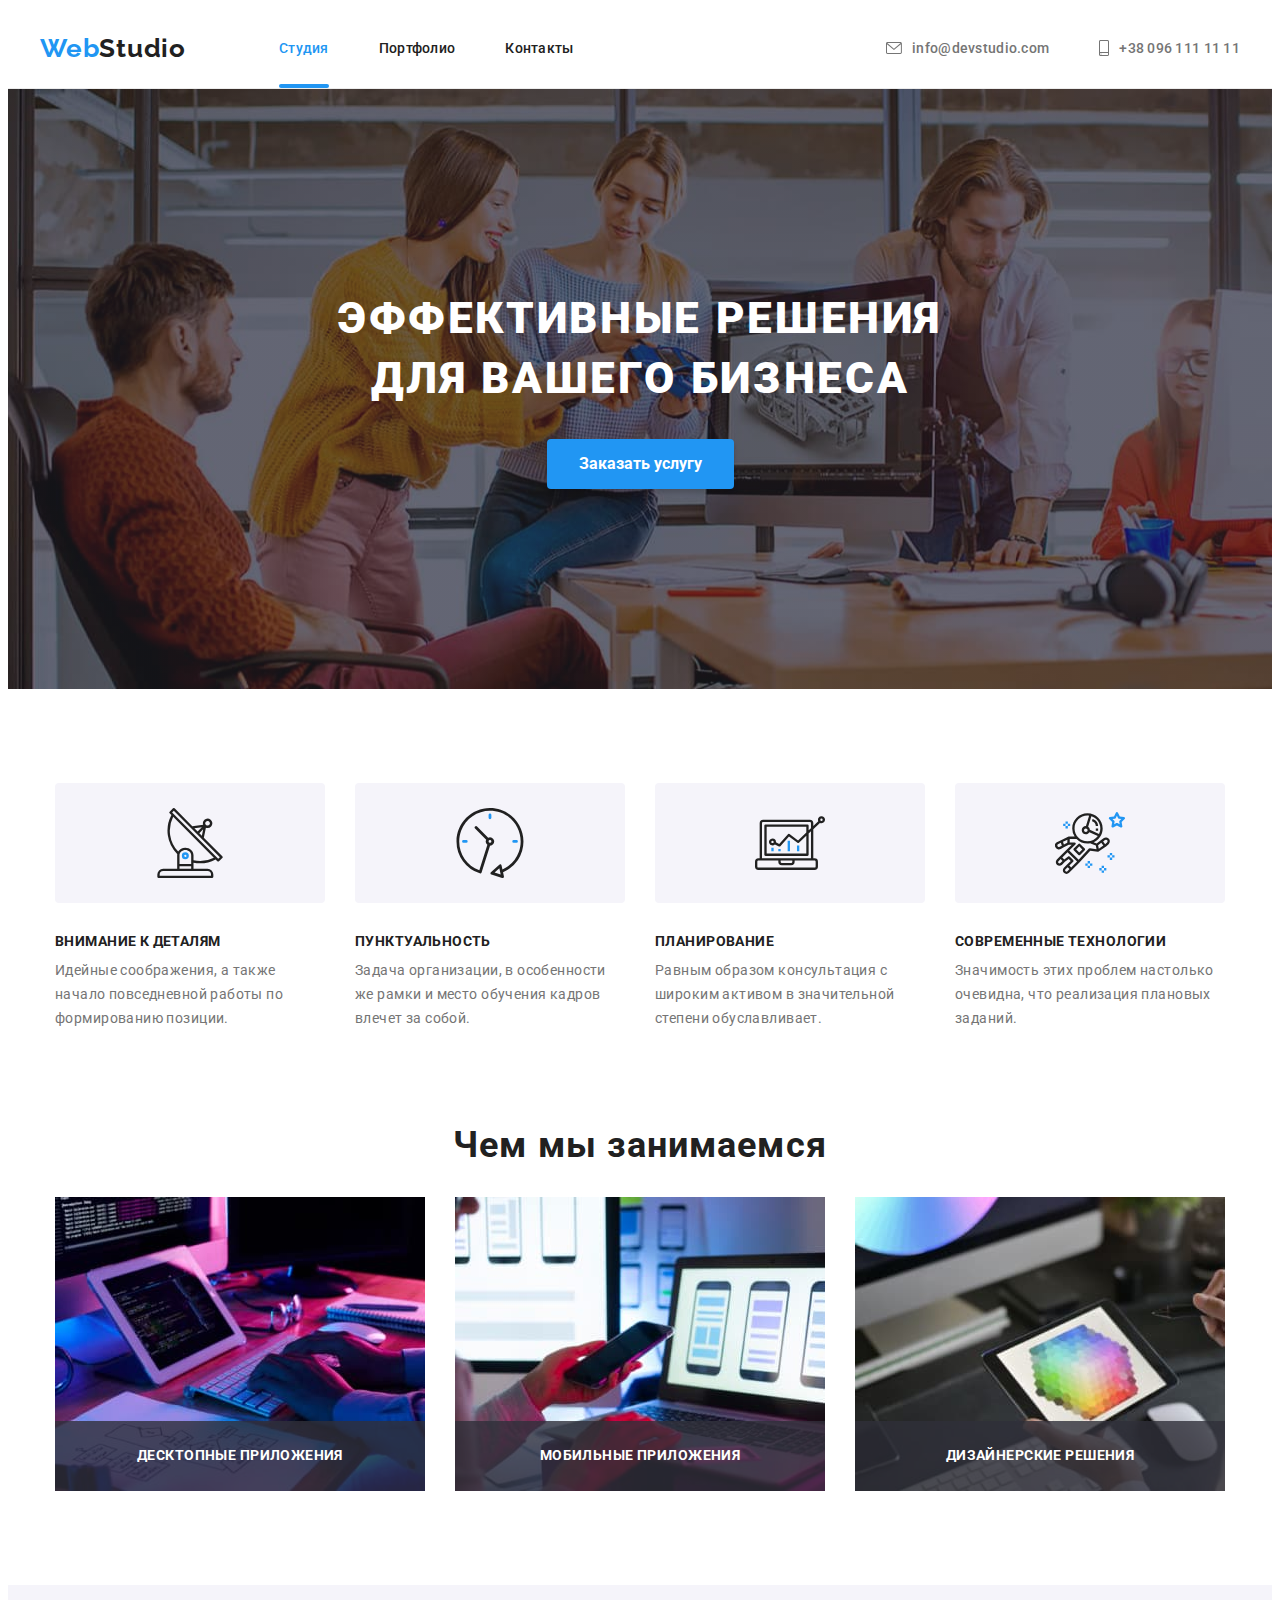
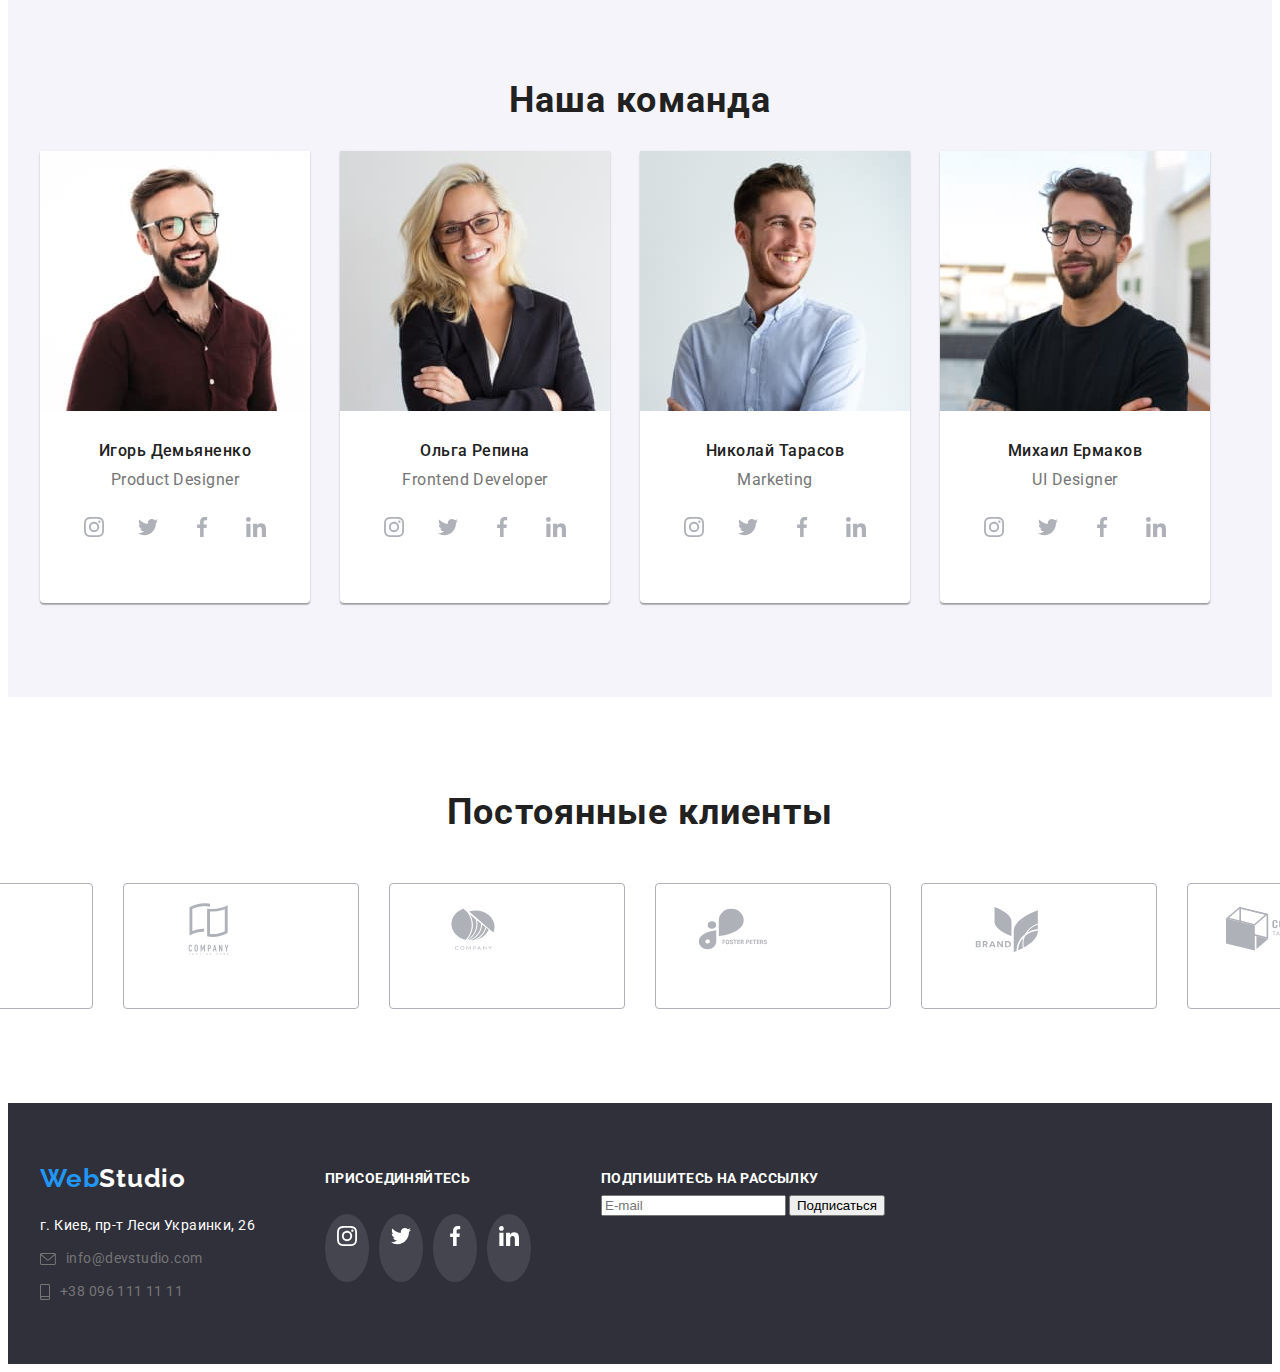
==== index.html @ 4a4ff4e5 "ДЗ_6" ====
<!DOCTYPE html>
<html lang="ru">
  <head>
    <meta charset="UTF-8" />
    <meta http-equiv="X-UA-Compatible" content="IE=edge" />
    <meta name="viewport" content="width=device-width, initial-scale=1.0" />
    <title>Главная</title>
    <link rel="preconnect" href="https://fonts.googleapis.com" />
    <link rel="preconnect" href="https://fonts.gstatic.com" crossorigin />
    <link
      href="https://fonts.googleapis.com/css2?family=Raleway:wght@700&family=Roboto:wght@400;500;700;900&display=swap"
      rel="stylesheet"
    />
    <link
      rel="stylesheet"
      href="https://cdnjs.cloudflare.com/ajax/libs/modern-normalize/1.1.0/modern-normalize.min.css"
      integrity="sha512-wpPYUAdjBVSE4KJnH1VR1HeZfpl1ub8YT/NKx4PuQ5NmX2tKuGu6U/JRp5y+Y8XG2tV+wKQpNHVUX03MfMFn9Q=="
      crossorigin="anonymous"
      referrerpolicy="no-referrer"
    />
    <link rel="stylesheet" href="./css/styles.css" />
  </head>

  <body>
    <!--Header-->
    <header class="header">
      <div class="container main-nav">
        <nav class="nav">
          <a href="./index.html" class="logo"
            ><span class="logoheader">Web</span>Studio</a
          >
          <ul class="nav-links list-contacts">
            <li><a href="./index.html" class="nav-link current">Студия</a></li>
            <li><a href="./portfolio.html" class="nav-link">Портфолио</a></li>
            <li><a href="#" class="nav-link">Контакты</a></li>
          </ul>
        </nav>
        <ul class="contacts list info-list">
          <li>
            <a href="mailto:info@devstudio.com" class="contact">
              <svg class="contacts-icon" width="16px" height="12px">
                <use href="./images/svg-sprite.svg#icon-envelope"></use></svg
              >info@devstudio.com</a
            >
          </li>
          <li>
            <a href="tel:+380961111111" class="contact"
              ><svg class="contacts-icon" width="10px" height="16px">
                <use href="./images/svg-sprite.svg#icon-smartphone"></use></svg
              >+38 096 111 11 11</a
            >
          </li>
        </ul>
      </div>
    </header>
    <main class="main">
      <!--Hero Section-->
      <section class="hero-section">
        <div class="container">
          <h1 class="section-title">Эффективные решения для вашего бизнеса</h1>
          <button type="button" class="primary-button" data-modal-open>
            Заказать услугу
          </button>
        </div>
      </section>
      <div class="backdrop is-hidden" data-modal>
        <div class="modal">
          <button type="button" class="modal-close" data-modal-close>
            <svg class="modal-close-icon" width="11px" height="11px">
              <use href="./images/svg-sprite.svg#icon-Vector"></use>
            </svg>
          </button>
          <div class="customer">
            <h2 class="modal-title">Оставьте свои данные, мы вам перезвоним</h2>
            <form class="customer-form">
              <ul>
                <li>
                  <label class="field-label" for="name">Имя</label>
                  <input type="text" name="fullName" id="name" />
                </li>
                <li>
                  <label class="field-label" for="tel">Телефон</label>
                  <input type="tel" name="tel" id="tel" />
                </li>
                <li>
                  <label class="field-label" for="mail">Почта</label>
                  <input type="email" name="email" id="email" />
                </li>
                <li>
                  <label class="field-label" for="comment">Комментарий</label>
                  <textarea
                    name="comment"
                    id="comment"
                    rows="3"
                    placeholder="Введите текст"
                  ></textarea>
                </li>
                <li>
                  <input type="checkbox" name="policy" id="policy" />
                  <label class="field-label" for="policy"
                    >Соглашаюсь с рассылкой и принимаю
                    <a href="#">Условия договора</a></label
                  >
                </li>
              </ul>
              <button type="submit">Отправить</button>
            </form>
          </div>
        </div>
      </div>
      <!--Advantages-->
      <section class="advantages section">
        <div class="container advantage-list">
          <h2 class="invisible">Преимущества веб-студии</h2>
          <ul class="advantages menu-list">
            <li class="advantage">
              <div class="advantages-icon">
                <svg class="advantages-logo" width="70px" height="70px">
                  <use href="./images/svg-sprite.svg#icon-antenna"></use>
                </svg>
              </div>
              <h3 class="advantages-title">Внимание к деталям</h3>
              <p class="advantages-text">
                Идейные соображения, а также начало повседневной работы по
                формированию позиции.
              </p>
            </li>
            <li class="advantage">
              <div class="advantages-icon">
                <svg class="advantages-logo" width="70px" height="70px">
                  <use href="./images/svg-sprite.svg#icon-clock"></use>
                </svg>
              </div>
              <h3 class="advantages-title">Пунктуальность</h3>
              <p class="advantages-text">
                Задача организации, в особенности же рамки и место обучения
                кадров влечет за собой.
              </p>
            </li>
            <li class="advantage">
              <div class="advantages-icon">
                <svg class="advantages-logo" width="70px" height="70px">
                  <use href="./images/svg-sprite.svg#icon-diagram"></use>
                </svg>
              </div>
              <h3 class="advantages-title">Планирование</h3>
              <p class="advantages-text">
                Равным образом консультация с широким активом в значительной
                степени обуславливает.
              </p>
            </li>
            <li class="advantage">
              <div class="advantages-icon">
                <svg class="advantages-logo" width="70" height="70">
                  <use href="./images/svg-sprite.svg#icon-astronaut"></use>
                </svg>
              </div>
              <h3 class="advantages-title">Современные технологии</h3>
              <p class="advantages-text">
                Значимость этих проблем настолько очевидна, что реализация
                плановых заданий.
              </p>
            </li>
          </ul>
        </div>
      </section>
      <!--Examples-->
      <section class="examples section">
        <div class="container">
          <h2 class="example-title">Чем мы занимаемся</h2>
          <ul class="examples-list">
            <li class="example">
              <img src="./images/pic1.jpg" alt="Разработка кода" width="370" />
              <div class="example-description">
                <h3 class="example-description-text">Десктопные приложения</h3>
              </div>
            </li>
            <li class="example">
              <img src="./images/pic2.jpg" alt="Тестирование" width="370" />
              <div class="example-description">
                <h3 class="example-description-text">Мобильные приложения</h3>
              </div>
            </li>
            <li class="example">
              <img src="./images/pic3.jpg" alt="Дизайн" width="370" />
              <div class="example-description">
                <h3 class="example-description-text">Дизайнерские решения</h3>
              </div>
            </li>
          </ul>
        </div>
      </section>
      <!--Team Members-->
      <section class="team section">
        <div class="container">
          <h2 class="team-header">Наша команда</h2>
          <ul class="team-name">
            <li class="team-member">
              <img
                src="./images/pic4.jpg"
                alt="Дизайнер продукта"
                width="270"
              />
              <div class="team-description">
                <h3 class="team-title">Игорь Демьяненко</h3>
                <p class="team-text">Product Designer</p>
                <ul class="social-contacts">
                  <li class="social-icons">
                    <a href="#" class="social-link">
                      <svg class="social-icon" width="20px" height="20px">
                        <use
                          href="./images/svg-sprite.svg#icon-instagram"
                        ></use>
                      </svg>
                    </a>
                  </li>
                  <li class="social-icons">
                    <a href="#" class="social-link">
                      <svg class="social-icon" width="20px" height="20px">
                        <use href="./images/svg-sprite.svg#icon-twitter"></use>
                      </svg>
                    </a>
                  </li>
                  <li class="social-icons">
                    <a href="#" class="social-link">
                      <svg class="social-icon" width="20px" height="20px">
                        <use href="./images/svg-sprite.svg#icon-facebook"></use>
                      </svg>
                    </a>
                  </li>
                  <li class="social-icons">
                    <a href="#" class="social-link">
                      <svg class="social-icon" width="20px" height="20px">
                        <use href="./images/svg-sprite.svg#icon-linkedin"></use>
                      </svg>
                    </a>
                  </li>
                </ul>
              </div>
            </li>
            <li class="team-member">
              <img
                src="./images/pic5.jpg"
                alt="Фронт енд разработчик"
                width="270"
              />
              <div class="team-description">
                <h3 class="team-title">Ольга Репина</h3>
                <p class="team-text">Frontend Developer</p>
                <ul class="social-contacts">
                  <li class="social-icons">
                    <a href="#" class="social-link">
                      <svg class="social-icon" width="20px" height="20px">
                        <use
                          href="./images/svg-sprite.svg#icon-instagram"
                        ></use>
                      </svg>
                    </a>
                  </li>
                  <li class="social-icons">
                    <a href="#" class="social-link">
                      <svg class="social-icon" width="20px" height="20px">
                        <use href="./images/svg-sprite.svg#icon-twitter"></use>
                      </svg>
                    </a>
                  </li>
                  <li class="social-icons">
                    <a href="#" class="social-link">
                      <svg class="social-icon" width="20px" height="20px">
                        <use href="./images/svg-sprite.svg#icon-facebook"></use>
                      </svg>
                    </a>
                  </li>
                  <li class="social-icons">
                    <a href="#" class="social-link">
                      <svg class="social-icon" width="20px" height="20px">
                        <use href="./images/svg-sprite.svg#icon-linkedin"></use>
                      </svg>
                    </a>
                  </li>
                </ul>
              </div>
            </li>
            <li class="team-member">
              <img src="./images/pic6.jpg" alt="Маркетолог" width="270" />
              <div class="team-description">
                <h3 class="team-title">Николай Тарасов</h3>
                <p class="team-text">Marketing</p>
                <ul class="social-contacts">
                  <li class="social-icons">
                    <a href="#" class="social-link">
                      <svg class="social-icon" width="20px" height="20px">
                        <use
                          href="./images/svg-sprite.svg#icon-instagram"
                        ></use>
                      </svg>
                    </a>
                  </li>
                  <li class="social-icons">
                    <a href="#" class="social-link">
                      <svg class="social-icon" width="20px" height="20px">
                        <use href="./images/svg-sprite.svg#icon-twitter"></use>
                      </svg>
                    </a>
                  </li>
                  <li class="social-icons">
                    <a href="#" class="social-link">
                      <svg class="social-icon" width="20px" height="20px">
                        <use href="./images/svg-sprite.svg#icon-facebook"></use>
                      </svg>
                    </a>
                  </li>
                  <li class="social-icons">
                    <a href="#" class="social-link">
                      <svg class="social-icon" width="20px" height="20px">
                        <use href="./images/svg-sprite.svg#icon-linkedin"></use>
                      </svg>
                    </a>
                  </li>
                </ul>
              </div>
            </li>
            <li class="team-member">
              <img
                src="./images/pic7.jpg"
                alt="Дизайнер пользовательских интерфейсов"
                width="270"
              />
              <div class="team-description">
                <h3 class="team-title">Михаил Ермаков</h3>
                <p class="team-text">UI Designer</p>
                <ul class="social-contacts">
                  <li class="social-icons">
                    <a href="#" class="social-link">
                      <svg class="social-icon" width="20px" height="20px">
                        <use
                          href="./images/svg-sprite.svg#icon-instagram"
                        ></use>
                      </svg>
                    </a>
                  </li>
                  <li class="social-icons">
                    <a href="#" class="social-link">
                      <svg class="social-icon" width="20px" height="20px">
                        <use href="./images/svg-sprite.svg#icon-twitter"></use>
                      </svg>
                    </a>
                  </li>
                  <li class="social-icons">
                    <a href="#" class="social-link">
                      <svg class="social-icon" width="20px" height="20px">
                        <use href="./images/svg-sprite.svg#icon-facebook"></use>
                      </svg>
                    </a>
                  </li>
                  <li class="social-icons">
                    <a href="#" class="social-link">
                      <svg class="social-icon" width="20px" height="20px">
                        <use href="./images/svg-sprite.svg#icon-linkedin"></use>
                      </svg>
                    </a>
                  </li>
                </ul>
              </div>
            </li>
          </ul>
        </div>
      </section>
      <section class="clients section">
        <div class="container">
          <h2 class="clients-header">Постоянные клиенты</h2>
          <ul class="clients-icon">
            <li class="client">
              <a href="#" class="client-link">
                <svg class="client-logo" width="106px" height="60px">
                  <use href="./images/svg-sprite.svg#icon-Logo1"></use>
                </svg>
              </a>
            </li>
            <li class="client">
              <a href="#" class="client-link">
                <svg class="client-logo" width="106px" height="60px">
                  <use href="./images/svg-sprite.svg#icon-Logo2"></use>
                </svg>
              </a>
            </li>
            <li class="client">
              <a href="#" class="client-link">
                <svg class="client-logo" width="106px" height="60px">
                  <use href="./images/svg-sprite.svg#icon-Logo3"></use>
                </svg>
              </a>
            </li>
            <li class="client">
              <a href="#" class="client-link">
                <svg class="client-logo" width="106px" height="60px">
                  <use href="./images/svg-sprite.svg#icon-Logo4"></use>
                </svg>
              </a>
            </li>
            <li class="client">
              <a href="#" class="client-link">
                <svg class="client-logo" width="106px" height="60px">
                  <use href="./images/svg-sprite.svg#icon-Logo5"></use>
                </svg>
              </a>
            </li>
            <li class="client">
              <a href="#" class="client-link">
                <svg class="client-logo" width="106px" height="60px">
                  <use href="./images/svg-sprite.svg#icon-Logo6"></use>
                </svg>
              </a>
            </li>
          </ul>
        </div>
      </section>
    </main>
    <!--Footer-->
    <footer class="footer">
      <div class="container">
        <ul class="footer-blocks">
          <li class="footer-block">
            <a href="./index.html" class="logo-second"
              >Web<span class="logofooter">Studio</span></a
            >
            <address>
              <ul class="address">
                <li>
                  <a
                    href="https://www.google.com/maps/d/u/0/viewer?msa=0&mid=10uSM3H-mIU3GznYo2szRIEphczw&ll=50.42732700000001%2C30.538092&z=17"
                    class="location"
                    >г. Киев, пр-т Леси Украинки, 26</a
                  >
                </li>
                <li>
                  <a href="mailto:info@devstudio.com" class="footer-list"
                    ><svg class="contacts-icon" width="16px" height="12px">
                      <use
                        href="./images/svg-sprite.svg#icon-envelope"
                      ></use></svg
                    >info@devstudio.com</a
                  >
                </li>
                <li>
                  <a href="tel:+380961111111" class="footer-list"
                    ><svg class="contacts-icon" width="10px" height="16px">
                      <use
                        href="./images/svg-sprite.svg#icon-smartphone"
                      ></use></svg
                    >+38 096 111 11 11</a
                  >
                </li>
              </ul>
            </address>
          </li>
          <li class="footer-block">
            <div class="join">
              <h3 class="join-title">Присоединяйтесь</h3>
              <ul class="join-list">
                <li class="social-icons">
                  <a href="#" class="join-link">
                    <svg class="social-icon-footer" width="20px" height="20px">
                      <use href="./images/svg-sprite.svg#icon-instagram"></use>
                    </svg>
                  </a>
                </li>
                <li class="social-icons">
                  <a href="#" class="join-link">
                    <svg class="social-icon-footer" width="20px" height="20px">
                      <use href="./images/svg-sprite.svg#icon-twitter"></use>
                    </svg>
                  </a>
                </li>
                <li class="social-icons">
                  <a href="#" class="join-link">
                    <svg class="social-icon-footer" width="20px" height="20px">
                      <use href="./images/svg-sprite.svg#icon-facebook"></use>
                    </svg>
                  </a>
                </li>
                <li class="social-icons">
                  <a href="#" class="join-link">
                    <svg class="social-icon-footer" width="20px" height="20px">
                      <use href="./images/svg-sprite.svg#icon-linkedin"></use>
                    </svg>
                  </a>
                </li>
              </ul>
            </div>
          </li>
          <li class="subscription">
            <h3 class="join-title">Подпишитесь на рассылку</h3>
            <form class="subscription-form">
              <input
                type="email"
                name="subscriptionEmail"
                placeholder="E-mail"
              />
              <button type="submit">Подписаться</button>
            </form>
          </li>
        </ul>
      </div>
    </footer>
    <script src="./js/modal.js"></script>
  </body>
</html>
---- css/styles.css ----
:root {
  --primary-text-color: #757575;
  --main-color: #212121;
  --secondary-color: #ffffff;
  --third-color: #f5f4fa;
  --accent-color: #2196f3;
  --logo-color: #afb1b8;
}
body {
  font-family: "Roboto", Arial, sans-serif;
  font-size: 14px;
  line-height: 1.714;
  color: var(--primary-text-color);
  background-color: var(--secondary-color);
  box-sizing: border-box;
}
h1,
h2,
h3,
h4,
h5,
h6,
p,
ul {
  margin: 0;
  padding: 0;
}
ul {
  list-style: none;
}
.invisible {
  display: none;
}
.container {
  width: 1200px;
  padding-left: 15px;
  padding-right: 15px;
  margin: 0 auto;
}

/* Header */
header {
  border-bottom: 1px solid #ececec;
  background-color: var(--secondary-color);
}
.logo {
  text-decoration: none;
  font-family: "Raleway", Arial, sans-serif;
  font-weight: bold;
  font-size: 26px;
  line-height: 1.19;
  letter-spacing: 0.03em;
  color: var(--main-color);
}
.logoheader {
  color: var(--accent-color);
}
.info-list {
  margin-left: auto;
}

/* Main Navigation */
.main-nav,
.nav {
  display: flex;
  align-items: center;
}
.list li {
  margin-left: 50px;
}
.nav-contacts {
  margin-left: 93px;
}
.list-contacts {
  align-items: center;
  display: flex;
  margin-left: 93px;
}
.list-contacts li:not(:last-child) {
  margin-right: 50px;
}
.list-contacts .nav-link {
  display: block;
  padding-top: 32px;
  padding-bottom: 32px;
}
.list-contacts .nav-link:last-child {
  margin-right: 0;
}
.contacts li:first-child {
  margin-left: 0;
}
.nav-link {
  text-decoration: none;
  font-weight: 500;
  font-size: 14px;
  line-height: 1.15;
  letter-spacing: 0.02em;
  color: var(--main-color);
  transition: color 250ms cubic-bezier(0.4, 0, 0.2, 1);
}
.nav-link:hover {
  color: var(--accent-color);
}
.nav-link:focus {
  color: var(--accent-color);
}

/* Contact Information*/
.list {
  display: flex;
}
.contact {
  display: flex;
  align-items: center;
  text-decoration: none;
  font-weight: 500;
  font-size: 14px;
  line-height: 1.15;
  letter-spacing: 0.02em;
  color: var(--primary-text-color);
  transition: color 250ms cubic-bezier(0.4, 0, 0.2, 1);
}
.contact:hover {
  color: var(--accent-color);
}
.contact:focus {
  color: var(--accent-color);
}
.contacts-icon {
  margin-right: 10px;
  fill: currentColor;
}
.current:link,
.current:visited {
  color: var(--accent-color);
  background-color: none;
}
.current {
  position: relative;
}
.current::after {
  content: "";
  position: absolute;
  bottom: 0;
  left: 0;
  width: 100%;
  height: 4px;
  background-color: #2196f3;
  border-radius: 2px;
}

/*Hero Section */
.hero-section {
  max-width: 1600px;
  margin: 0 auto;
  text-align: center;
  padding: 200px 0;
  background-image: linear-gradient(
      to bottom,
      rgba(47, 48, 58, 0.4),
      rgba(47, 48, 58, 0.4)
    ),
    url("../images/Overlay.jpg");
  background-size: cover;
  background-repeat: no-repeat;
  background-position: left top;
}

h1 {
  max-width: 696px;
  margin-bottom: 30px;
  margin-left: auto;
  margin-right: auto;
  font-weight: 900;
  font-size: 44px;
  line-height: 1.36;
  text-align: center;
  letter-spacing: 0.06em;
  text-transform: uppercase;
  color: var(--secondary-color);
}
.primary-button {
  font-family: "Roboto", Arial, sans-serif;
  font-weight: bold;
  font-size: 16px;
  line-height: 1.875;
  background-color: var(--accent-color);
  color: var(--secondary-color);
  box-shadow: 0px 4px 4px rgba(0, 0, 0, 0.15);
  border: none;
  cursor: pointer;
  border-radius: 4px;
  text-align: center;
  padding: 10px 32px;
}
.backdrop {
  position: fixed;
  top: 0;
  left: 0;
  background-color: rgba(0, 0, 0, 0.2);
  width: 100%;
  height: 100%;
  z-index: 100;
  opacity: 1;
  transition: opacity 250ms cubic-bezier(0.4, 0, 0.2, 1);
}
.is-hidden {
  opacity: 0;
  pointer-events: none;
}
.backdrop.is-hidden .modal {
  transform: translate(-50%, -50%) scale(0.7);
}
.modal {
  position: absolute;
  top: 50%;
  left: 50%;
  transform: translate(-50%, -50%) scale(1);
  width: 528px;
  height: 581px;
  background-color: var(--secondary-color);
  box-shadow: 0px 1px 3px rgba(0, 0, 0, 0.12), 0px 1px 1px rgba(0, 0, 0, 0.14),
    0px 2px 1px rgba(0, 0, 0, 0.2);
  border-radius: 4px;
  transition: scale 250ms cubic-bezier(0.4, 0, 0.2, 1);
}
.modal-close {
  display: flex;
  align-items: center;
  justify-content: center;
  position: absolute;
  top: 0;
  right: 0;
  top: 8px;
  right: 8px;
  width: 30px;
  height: 30px;
  background-color: var(--secondary-color);
  border: 1px solid rgba(0, 0, 0, 0.1);
  border-radius: 50%;
  cursor: pointer;
}
.modal-title {
  font-weight: bold;
  font-size: 20px;
  line-height: 1.15;
  text-align: center;
  letter-spacing: 0.03em;
  color: var(--main-color);
  padding: 40px 40px 0px 40px;
}

/*Advantages */
.advantages {
  padding-bottom: 0;
}
.advantages-title {
  margin-bottom: 10px;
  font-weight: bold;
  font-size: 14px;
  line-height: 1.15;
  letter-spacing: 0.03em;
  text-transform: uppercase;
  color: var(--main-color);
}
.advantages-text {
  font-weight: normal;
  font-size: 14px;
  line-height: 1.71;
  letter-spacing: 0.03em;
}
.advantage:not(:last-child) {
  margin-right: 30px;
}
.advantages li:last-child {
  padding-right: 0;
}
.menu-list {
  display: flex;
  justify-content: center;
}
.menu-list .advantage {
  width: 270px;
}
.advantages-icon {
  display: flex;
  align-items: center;
  justify-content: center;
  background: var(--third-color);
  border-radius: 4px;
  margin-bottom: 30px;
  width: 270px;
  height: 120px;
}

/*Examples */
.example-title {
  font-weight: bold;
  font-size: 36px;
  line-height: 1.166;
  text-align: center;
  letter-spacing: 0.03em;
  color: var(--main-color);
}
.example-title,
.team-header {
  margin-bottom: 30px;
}
.example {
  position: relative;
  list-style: none;
}
.examples-list {
  display: flex;
  justify-content: center;
}
.example:not(:last-child) {
  margin-right: 30px;
}
.example-description {
  position: absolute;
  left: 0;
  bottom: 0;
  width: 100%;
  background-color: rgba(47, 48, 58, 0.8);
}
.example-description-text {
  font-weight: bold;
  font-size: 14px;
  line-height: 1.14;
  text-align: center;
  letter-spacing: 0.03em;
  text-transform: uppercase;
  color: var(--secondary-color);
  padding-top: 27px;
  padding-bottom: 27px;
}

/*Team Members */
.team-name {
  display: flex;
  align-items: center;
}
.team-member:not(:last-child) {
  margin-right: 30px;
}
.team-member {
  box-shadow: 0px 1px 3px rgba(0, 0, 0, 0.12), 0px 1px 1px rgba(0, 0, 0, 0.14),
    0px 2px 1px rgba(0, 0, 0, 0.2);
  border-radius: 0px 0px 4px 4px;
  background-color: #ffffff;
}
.social-icons {
  display: inline-flex;
  align-items: center;
  justify-content: center;
}
.social-icons:not(:last-child) {
  margin-right: 10px;
}
.social-link {
  color: var(--primary-text-color);
  display: block;
  width: 44px;
  height: 44px;
  border-radius: 50%;
  text-align: center;
  padding-top: 12px;
  padding-bottom: 12px;
  transition: color 250ms cubic-bezier(0.4, 0, 0.2, 1),
    background-color 250ms cubic-bezier(0.4, 0, 0.2, 1);
}
.social-link:hover {
  color: var(--secondary-color);
  background-color: var(--accent-color);
}
.social-icon {
  fill: #afb1b8;
  transition: fill 250ms cubic-bezier(0.4, 0, 0.2, 1);
}
.social-link:hover .social-icon {
  fill: currentColor;
}
.options {
  list-style: none;
}
.option-title {
  font-weight: bold;
  font-size: 18px;
  line-height: 2;
  letter-spacing: 0.06em;
  color: var(--main-color);
}
.option-text {
  font-weight: normal;
  font-size: 16px;
  line-height: 1.875;
  letter-spacing: 0.03em;
}
.team-header,
.clients-header {
  font-weight: bold;
  font-size: 36px;
  line-height: 1.17;
  text-align: center;
  letter-spacing: 0.03em;
  color: var(--main-color);
}
.team-title {
  font-weight: 500;
  font-size: 16px;
  line-height: 1.1875;
  text-align: center;
  letter-spacing: 0.03em;
  color: var(--main-color);
}
.team-text {
  font-weight: normal;
  font-size: 16px;
  line-height: 1.1875;
  text-align: center;
  letter-spacing: 0.03em;
  margin-bottom: 16px;
}
.team-title {
  margin-bottom: 10px;
}
.section {
  padding-top: 94px;
  padding-bottom: 94px;
  background-color: var(--secondary-color);
}
.section.advantages {
  padding-bottom: 0;
}
.team-description {
  padding: 30px 0;
}
.team {
  background-color: var(--third-color);
}
.work {
  list-style: none;
}

/*Клиенты */
.social-contacts,
.clients-icon {
  display: flex;
  align-items: center;
  justify-content: center;
}
.client:not(:last-child) {
  margin-right: 30px;
}
.client {
  display: flex;
}
.clients-icon {
  margin-top: 50px;
}
.client-link {
  align-items: center;
  justify-content: center;
  color: var(--primary-text-color);
  padding: 16px 32px 16px 32px;
  display: block;
  width: 170px;
  height: 92px;
  border: 1px solid #afb1b8;
  border-radius: 4px;
  transition: color 250ms cubic-bezier(0.4, 0, 0.2, 1),
    border-color 250ms cubic-bezier(0.4, 0, 0.2, 1);
}
.client-link:hover {
  color: var(--accent-color);
  border-color: var(--accent-color);
}
.client-logo {
  fill: var(--logo-color);
  transition: fill 250ms cubic-bezier(0.4, 0, 0.2, 1);
}
.client-link:hover .client-logo {
  fill: currentColor;
}

/* footer */
footer {
  padding: 60px 0;
  background-color: #2f303a;
}
.footer-blocks {
  display: flex;
  align-items: flex-start;
}
.footer-block:not(:last-child) {
  margin-right: 70px;
}
.logo-second {
  text-decoration: none;
  font-family: "Raleway", Arial, sans-serif;
  font-style: normal;
  font-weight: bold;
  font-size: 26px;
  line-height: 31px;
  letter-spacing: 0.03em;
  color: var(--accent-color);
  display: block;
  margin-bottom: 20px;
}
.logofooter {
  color: var(--secondary-color);
}
.join-title {
  font-weight: bold;
  font-size: 14px;
  line-height: 31px;
  letter-spacing: 0.03em;
  text-transform: uppercase;
  color: var(--secondary-color);
}
.join-list {
  display: flex;
  align-items: center;
  margin-top: 20px;
}
.join-link {
  color: var(--third-color);
  background: rgba(255, 255, 255, 0.1);
  display: block;
  width: 44px;
  height: 44px;
  border-radius: 50%;
  text-align: center;
  padding-top: 12px;
  padding-bottom: 12px;
  transition: background-color 250ms cubic-bezier(0.4, 0, 0.2, 1);
}
.join-link:hover {
  background-color: var(--accent-color);
}

.social-icon-footer {
  fill: var(--secondary-color);
}
.social-icons:not(:last-child) {
  margin-right: 10px;
}

address {
  font-style: normal;
  font-weight: normal;
  font-size: 14px;
  line-height: 1.714;
  letter-spacing: 0.03em;
  color: var(--primary-text-color5);
  margin-bottom: 0;
}
.address li:not(:last-child) {
  margin-bottom: 9px;
}
.location {
  text-decoration: none;
  color: var(--secondary-color);
}
.footer-list {
  display: flex;
  align-items: center;
  text-decoration: none;
  color: var(--primary-text-color);
}

/* Portfolio */
img {
  display: block;
  max-width: 100%;
  height: auto;
}
.work-button {
  font-weight: 500;
  font-size: 16px;
  line-height: 1.625;
  text-align: center;
  letter-spacing: 0.03em;
}
.button-list {
  display: flex;
  justify-content: center;
  margin-bottom: 50px;
}
.secondary-button {
  display: block;
  padding: 6px 22px;
  margin-right: 8px;
  font-weight: 500;
  line-height: 26px;
  border: none;
  border-radius: 4px;
  transition: color 250ms cubic-bezier(0.4, 0, 0.2, 1),
    background-color 250ms cubic-bezier(0.4, 0, 0.2, 1),
    box-shadow 250ms cubic-bezier(0.4, 0, 0.2, 1);
}
.active {
  color: var(--secondary-color);
  background-color: var(--accent-color);
}
.last-button {
  margin-right: 0;
}
.secondary-button:hover,
.secondary-button:focus {
  background-color: var(--accent-color);
  color: var(--secondary-color);
  box-shadow: 0px 3px 1px rgba(0, 0, 0, 0.1), 0px 1px 2px rgba(0, 0, 0, 0.08),
    0px 2px 2px rgba(0, 0, 0, 0.12);
}
.options-list {
  display: flex;
  flex-wrap: wrap;
  align-items: center;
  margin-right: -30px;
  margin-bottom: -30px;
}
.options {
  background: #ffffff;
  border: 1px solid #eeeeee;
  box-sizing: border-box;
  margin-right: 30px;
  margin-bottom: 30px;
  flex-basis: calc(100% / 3 - 30px);
  transition: box-shadow 250ms cubic-bezier(0.4, 0, 0.2, 1);
}
.options:hover {
  box-shadow: 0px 1px 1px rgba(0, 0, 0, 0.12), 0px 4px 4px rgba(0, 0, 0, 0.06),
    1px 4px 6px rgba(0, 0, 0, 0.16);
}
.option-link {
  text-decoration: none;
}
.option-thumb {
  position: relative;
  overflow: hidden;
}
.option-overlay {
  position: absolute;
  top: 0;
  left: 0;
  width: 100%;
  height: 100%;
  background-color: rgba(33, 150, 243, 0.9);
  opacity: 0;
  transform: translateY(100%);
  transition: transform 250ms cubic-bezier(0.4, 0, 0.2, 1),
    opacity 250ms cubic-bezier(0.4, 0, 0.2, 1);
}
.options:hover .option-overlay {
  opacity: 1;
  transform: translateY(0);
}
.option-text {
  color: var(--primary-text-color);
}
.options-description-wrapper {
  padding: 20px 24px;
}
.option-description-text {
  font-size: 18px;
  line-height: 1.5;
  letter-spacing: 0.03em;
  padding: 63px 24px;
  color: var(--secondary-color);
}

.option-detailed-description {
  position: absolute;
  top: 0;
  left: 0;
  opacity: 0;
  transition: opacity 250ms cubic-bezier(0.4, 0, 0.2, 1);
}
.options:hover .option-detailed-description {
  opacity: 1;
}
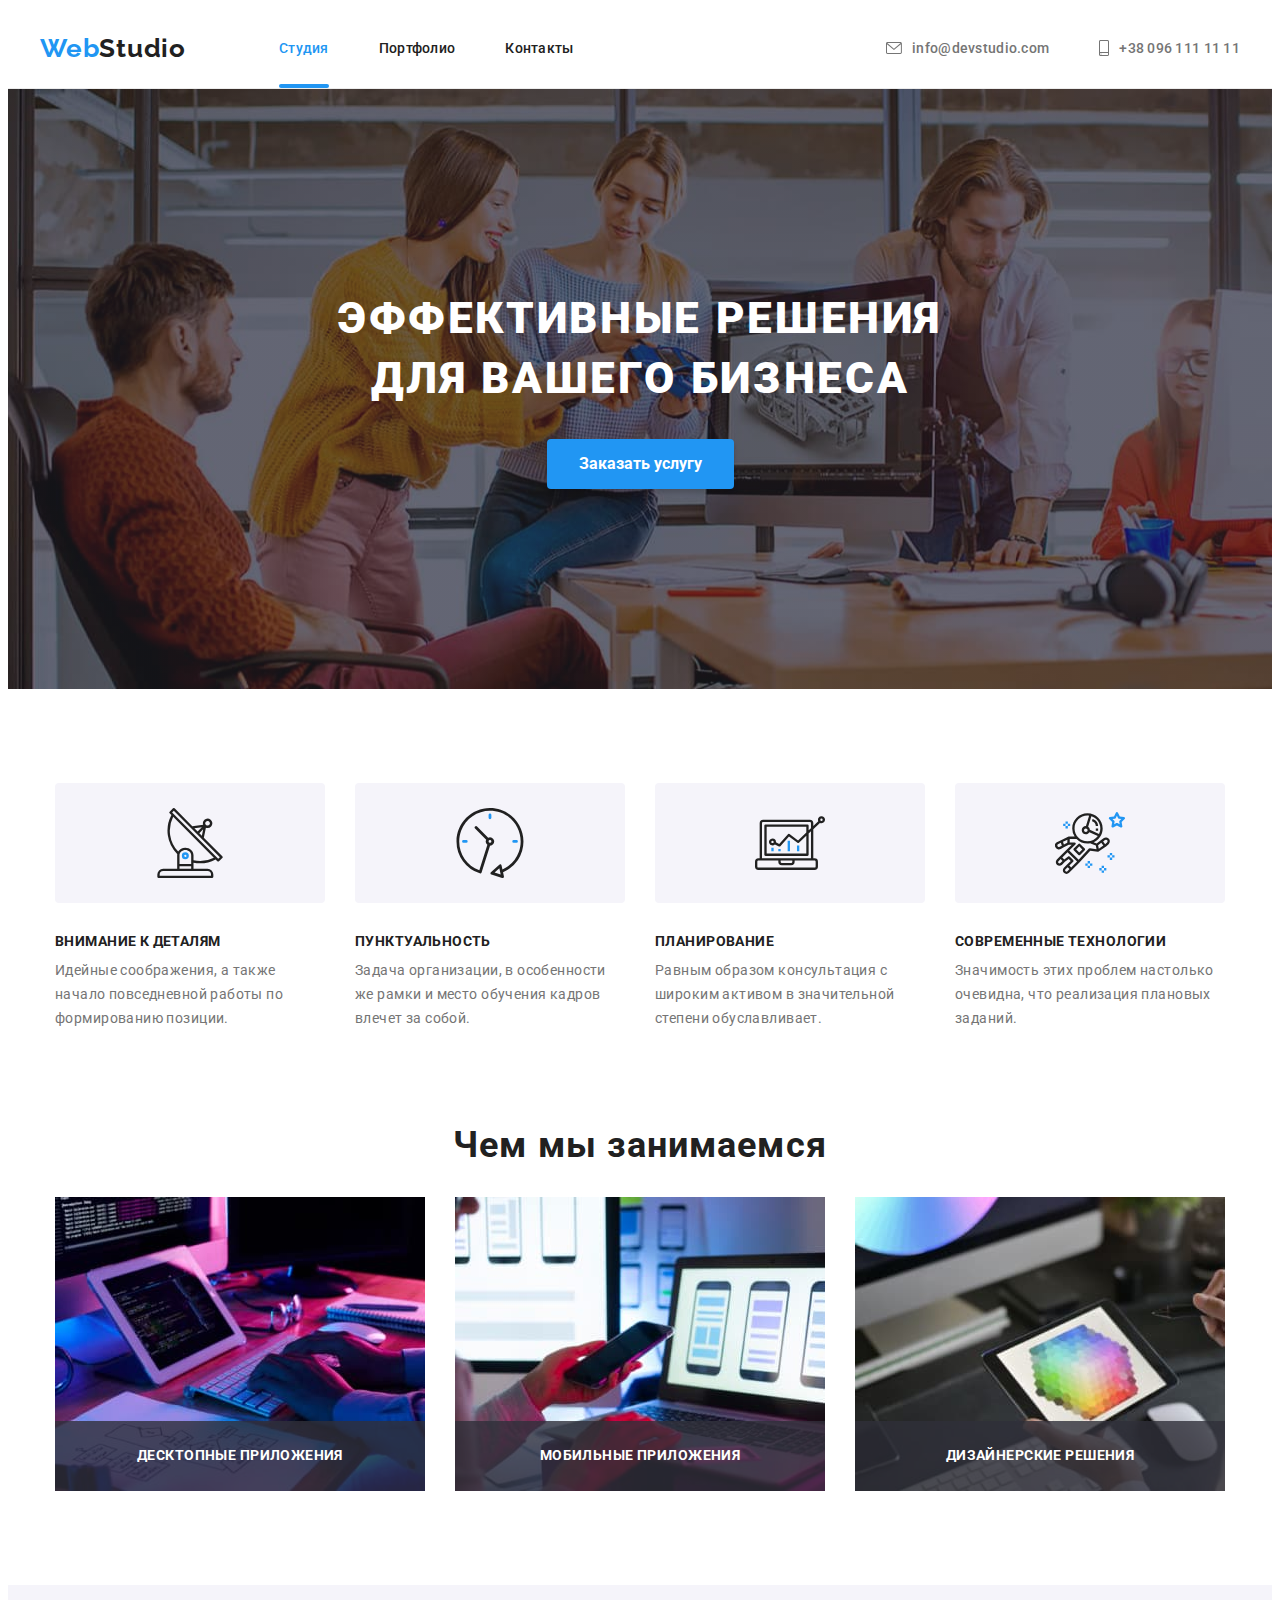
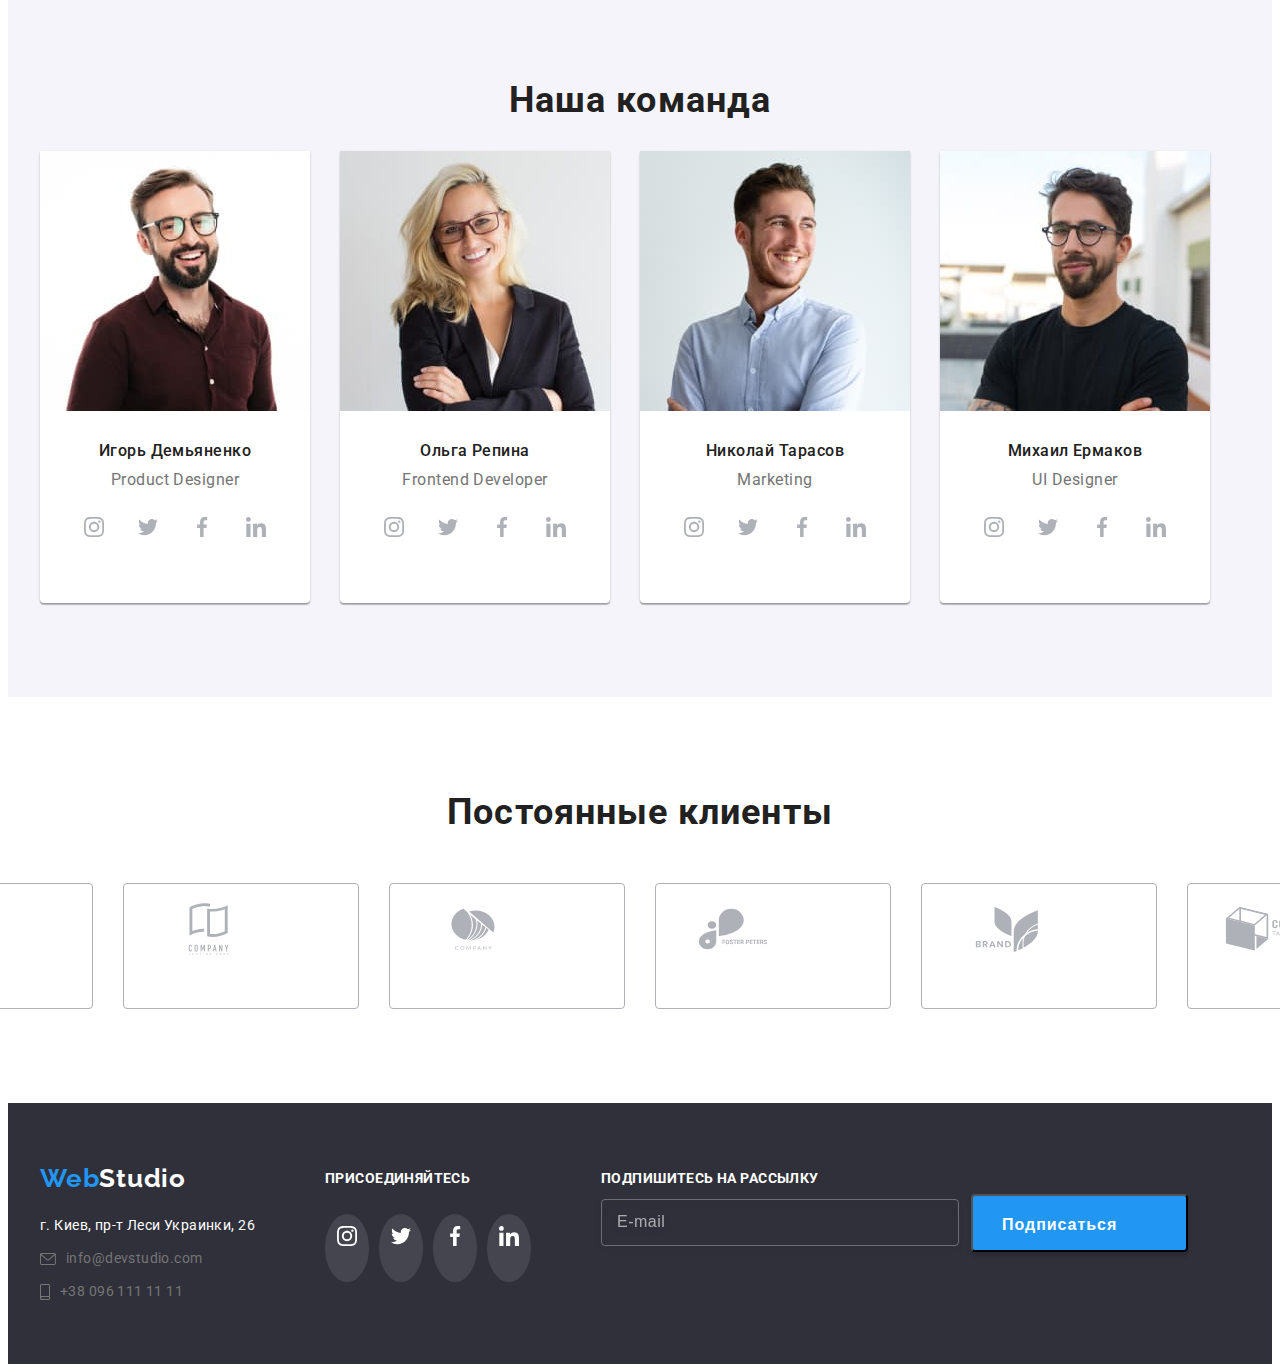
==== commit 527a1161: "ДЗ_6 Првка_1" ====
--- a/index.html
+++ b/index.html
@@ -66,44 +66,74 @@
       <div class="backdrop is-hidden" data-modal>
         <div class="modal">
           <button type="button" class="modal-close" data-modal-close>
-            <svg class="modal-close-icon" width="11px" height="11px">
-              <use href="./images/svg-sprite.svg#icon-Vector"></use>
+            <svg class="modal-close-icon" width="18px" height="18px">
+              <use href="./images/svg-sprite.svg#icon-close"></use>
             </svg>
           </button>
           <div class="customer">
             <h2 class="modal-title">Оставьте свои данные, мы вам перезвоним</h2>
             <form class="customer-form">
               <ul>
-                <li>
+                <li class="customer-labels">
                   <label class="field-label" for="name">Имя</label>
-                  <input type="text" name="fullName" id="name" />
-                </li>
-                <li>
+                  <div class="field">
+                    <input
+                      class="form-input"
+                      type="text"
+                      name="fullName"
+                      id="name"
+                    />
+                    <svg class="field-icon" width="18px" height="18px">
+                      <use href="./images/svg-sprite.svg#icon-person"></use>
+                    </svg>
+                  </div>
+                </li>
+                <li class="customer-labels">
                   <label class="field-label" for="tel">Телефон</label>
-                  <input type="tel" name="tel" id="tel" />
-                </li>
-                <li>
+                  <div class="field">
+                  <input class="form-input" type="tel" name="tel" id="tel" />
+                  <svg class="field-icon" width="18px" height="18px">
+                    <use href="./images/svg-sprite.svg#icon-phone"></use>
+                  </svg>
+                </li>
+                <li class="customer-labels">
                   <label class="field-label" for="mail">Почта</label>
-                  <input type="email" name="email" id="email" />
+                  <div class="field">
+                  <input
+                    class="form-input"
+                    type="email"
+                    name="email"
+                    id="email"
+                  />
+                  <svg class="field-icon" width="18px" height="18px">
+                    <use href="./images/svg-sprite.svg#icon-email"></use>
+                  </svg>
                 </li>
                 <li>
                   <label class="field-label" for="comment">Комментарий</label>
-                  <textarea
+                  <textarea class="form-input form-textarea"
                     name="comment"
                     id="comment"
-                    rows="3"
+                    rows="4"
                     placeholder="Введите текст"
                   ></textarea>
                 </li>
                 <li>
-                  <input type="checkbox" name="policy" id="policy" />
+                  <input
+                    class="form-input"
+                    type="checkbox"
+                    name="policy"
+                    id="policy"
+                  />
                   <label class="field-label" for="policy"
                     >Соглашаюсь с рассылкой и принимаю
                     <a href="#">Условия договора</a></label
                   >
                 </li>
               </ul>
-              <button type="submit">Отправить</button>
+              <div class="button-container">
+              <button class="button-submit" type="submit">Отправить</button>
+            </div>
             </form>
           </div>
         </div>
@@ -492,12 +522,16 @@
           <li class="subscription">
             <h3 class="join-title">Подпишитесь на рассылку</h3>
             <form class="subscription-form">
-              <input
+              <input class="subscription-email"
                 type="email"
                 name="subscriptionEmail"
                 placeholder="E-mail"
               />
-              <button type="submit">Подписаться</button>
+              <button class="button-subscribe" type="submit">Подписаться
+                <svg class="subscribe-icon-footer" width="24px" height="24px">
+                  <use href="./images/svg-sprite.svg#icon-icon-send"></use>
+                </svg>
+              </button>
             </form>
           </li>
         </ul>
--- a/css/styles.css
+++ b/css/styles.css
@@ -241,6 +241,13 @@
   border-radius: 50%;
   cursor: pointer;
 }
+.modal-close-icon {
+  fill: #000000;
+  transition: fill 250ms cubic-bezier(0.4, 0, 0.2, 1);
+}
+.modal-close:hover .modal-close-icon {
+  fill: var(--accent-color);
+}
 .modal-title {
   font-weight: bold;
   font-size: 20px;
@@ -248,7 +255,115 @@
   text-align: center;
   letter-spacing: 0.03em;
   color: var(--main-color);
-  padding: 40px 40px 0px 40px;
+}
+.customer {
+  padding: 40px;
+}
+.field {
+  position: relative;
+}
+.field-icon {
+  position: absolute;
+  top: 50%;
+  left: 12px;
+  transform: translateY(-50%);
+  fill: var(--main-color);
+}
+.form-input:focus + .field-icon {
+  fill: var(--accent-color);
+}
+.customer .field-label {
+  display: block;
+  font-weight: normal;
+  font-size: 12px;
+  line-height: 1.17;
+  letter-spacing: 0.01em;
+  margin-top: 10px;
+  margin-bottom: 4px;
+  color: var(--primary-text-color);
+}
+.form-input {
+  border: 1px solid rgba(33, 33, 33, 0.2);
+  border-radius: 4px;
+  width: 100%;
+  padding-top: 12px;
+  padding-bottom: 12px;
+  padding-left: 42px;
+  padding-right: 12px;
+}
+.form-input:focus {
+  border: 1px solid var(--accent-color);
+  outline: none;
+}
+.form-textarea {
+  padding: 12px 16px;
+}
+.form-textarea::placeholder {
+  font-size: 14px;
+  line-height: 1.14;
+  letter-spacing: 0.01em;
+  color: rgba(117, 117, 117, 0.5);
+}
+.button-container {
+  display: flex;
+  align-items: center;
+  justify-content: center;
+}
+.button-submit {
+  background: var(--accent-color);
+  box-shadow: 0px 4px 4px rgba(0, 0, 0, 0.15);
+  border-radius: 4px;
+  font-size: 16px;
+  line-height: 1.87;
+  text-align: center;
+  letter-spacing: 0.06em;
+  color: var(--secondary-color);
+  padding: 10px 55px;
+  margin-top: 30px;
+  border-width: 0;
+  cursor: pointer;
+  transition: background-color 250ms cubic-bezier(0.4, 0, 0.2, 1);
+}
+.button-submit:hover {
+  background-color: #188ce8;
+}
+.button-subscribe {
+  font-weight: bold;
+  font-size: 16px;
+  line-height: 1.87;
+  letter-spacing: 0.06em;
+  color: var(--secondary-color);
+  background: var(--accent-color);
+  box-shadow: 0px 4px 4px rgba(0, 0, 0, 0.15);
+  border-radius: 4px;
+  padding: 10px 29px;
+}
+.subscribe-icon-footer {
+  fill: var(--secondary-color);
+  padding-left: 10px;
+}
+.subscription-form {
+  display: flex;
+  align-items: center;
+  justify-content: center;
+}
+.subscription-email {
+  background-color: transparent;
+  border: 1px solid rgba(255, 255, 255, 0.3);
+  box-sizing: border-box;
+  filter: drop-shadow(0px 4px 4px rgba(0, 0, 0, 0.15));
+  border-radius: 4px;
+  padding: 15px 15px 15px;
+  width: 358px;
+  margin-right: 12px;
+}
+.subscription-email::placeholder {
+  font-style: normal;
+  font-weight: normal;
+  font-size: 16px;
+  line-height: 1.25;
+  letter-spacing: 0.03em;
+  color: rgba(255, 255, 255, 0.6);
 }
 
 /*Advantages */
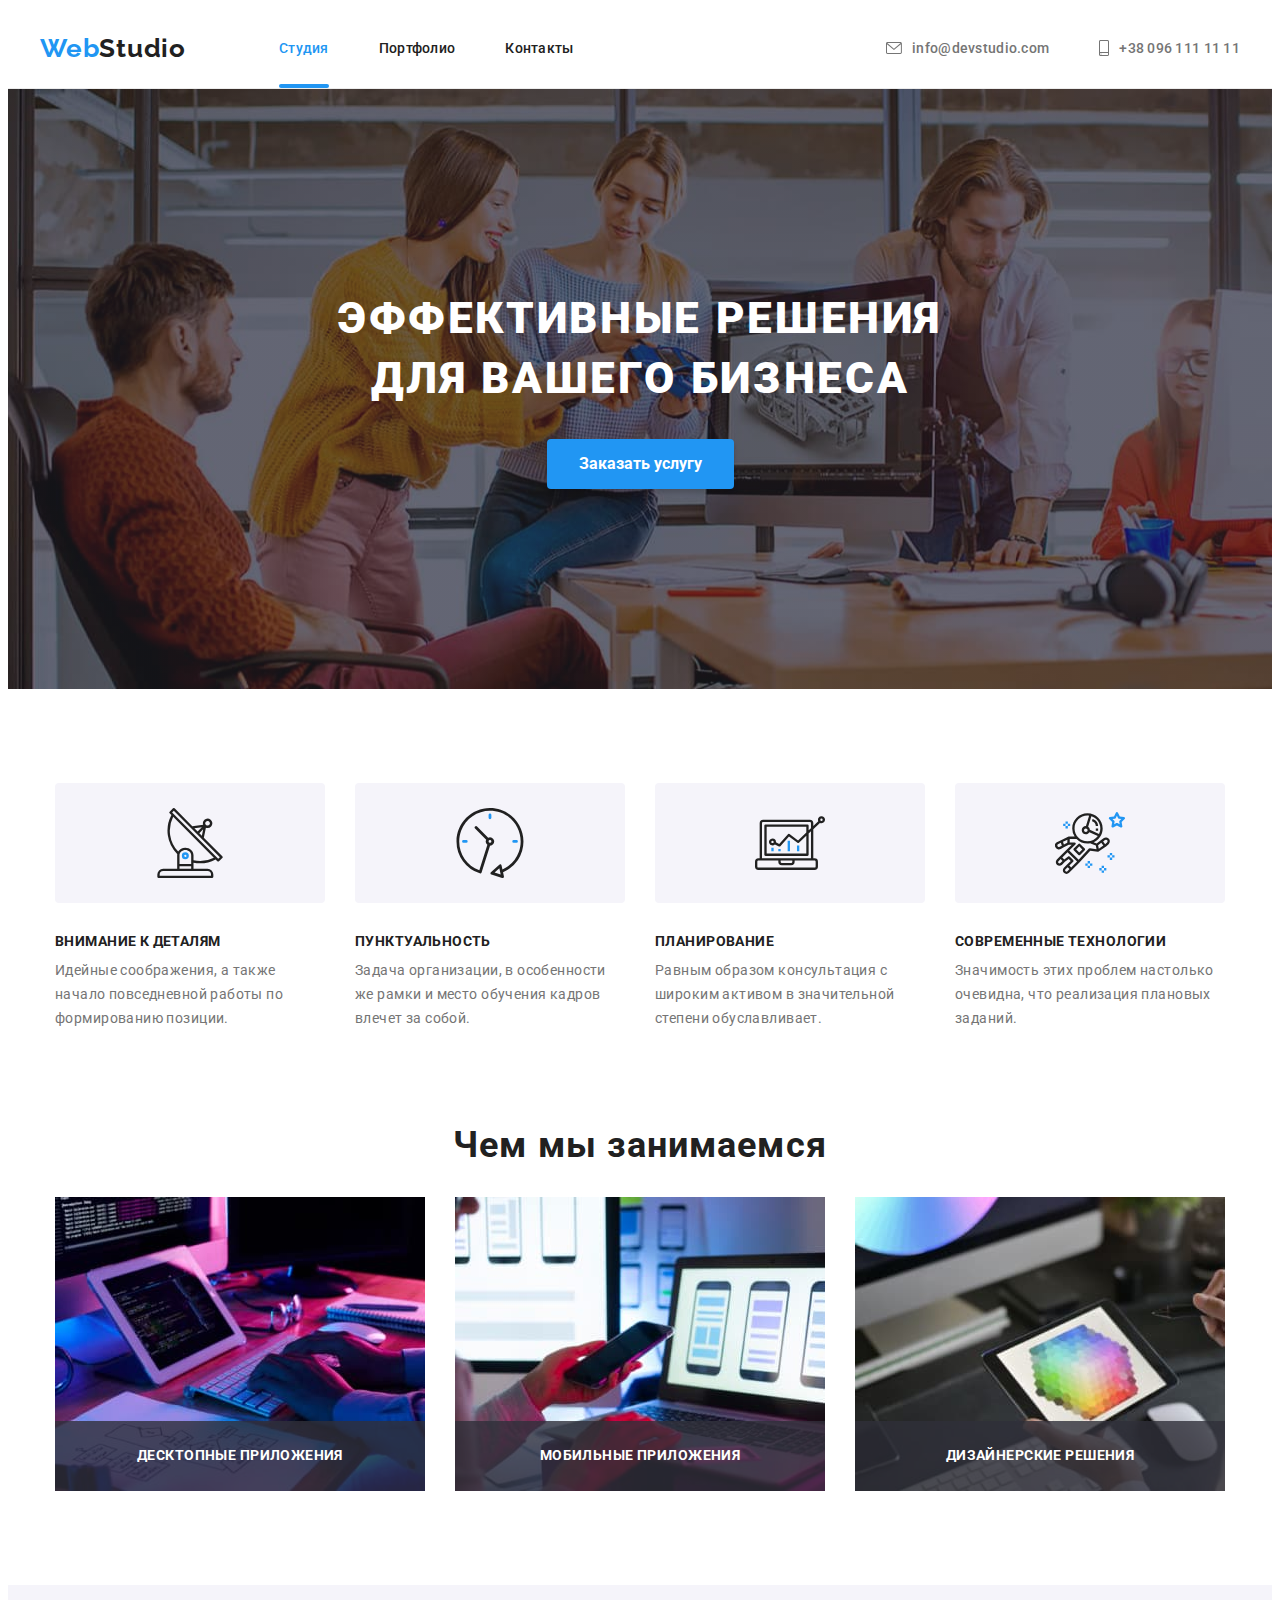
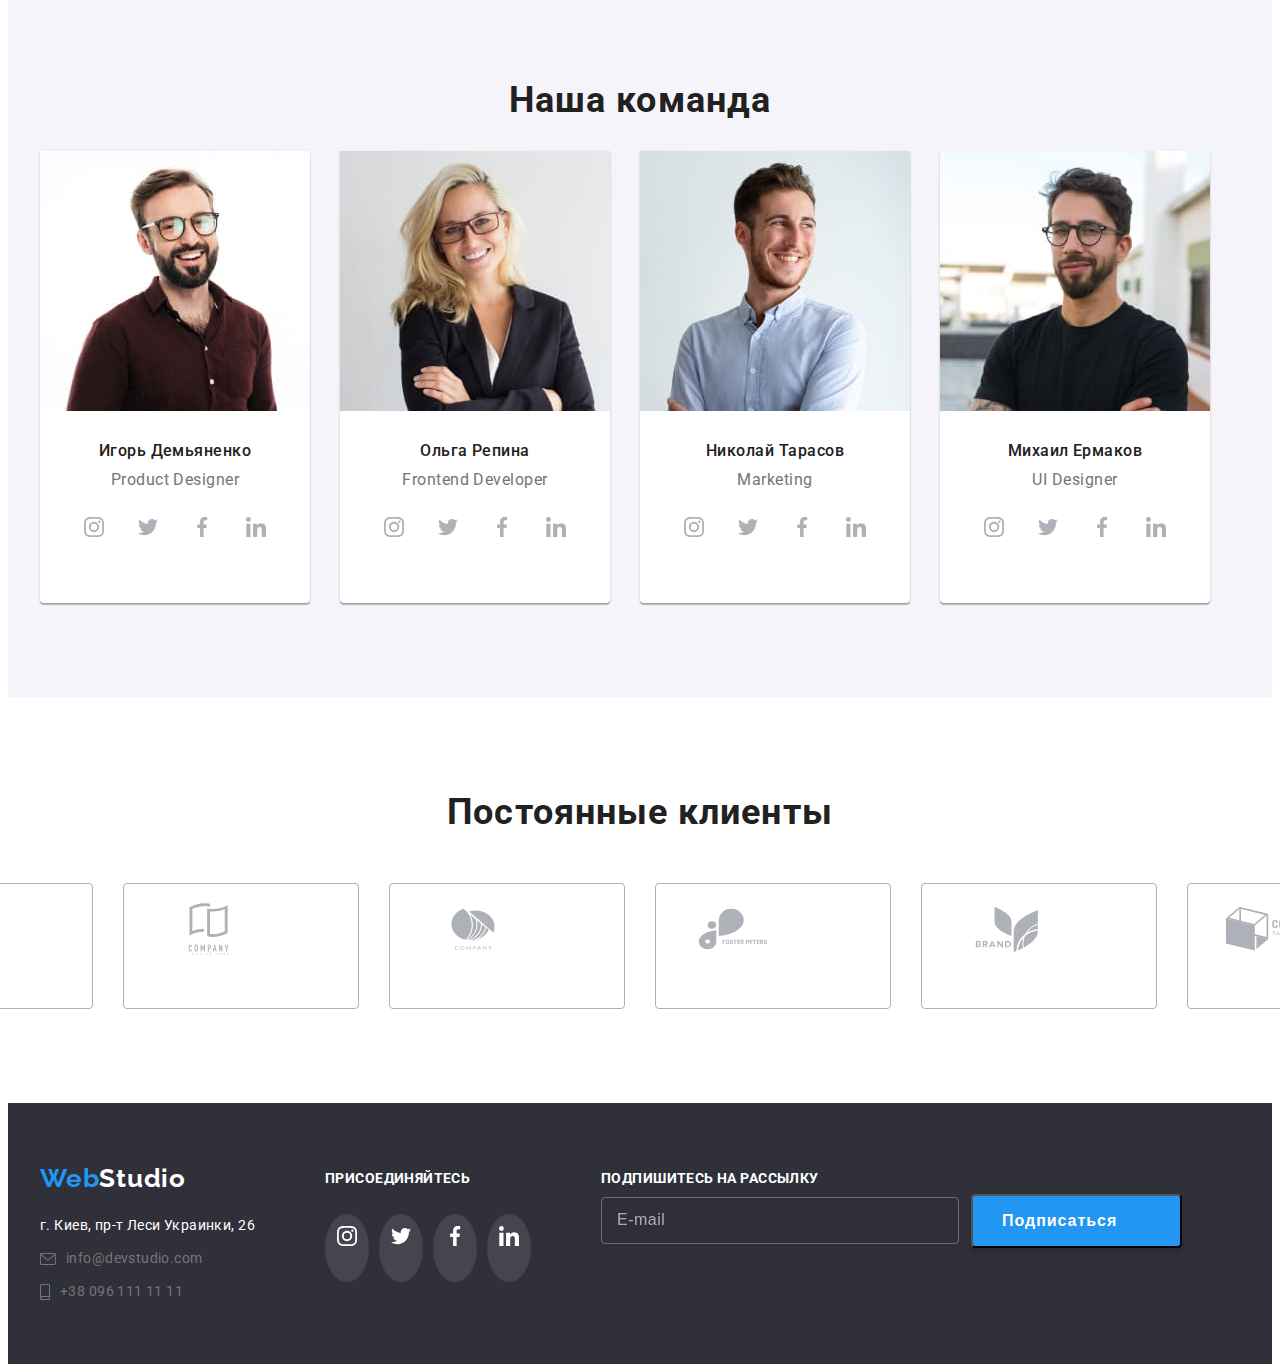
==== commit 9190bc9d: "ДЗ_6 Правка_3" ====
--- a/index.html
+++ b/index.html
@@ -119,15 +119,13 @@
                   ></textarea>
                 </li>
                 <li>
-                  <input
-                    class="form-input"
+                  <label class="checkbox-label"
+                    ><input
+                    class="checkbox"
                     type="checkbox"
                     name="policy"
-                    id="policy"
-                  />
-                  <label class="field-label" for="policy"
-                    >Соглашаюсь с рассылкой и принимаю
-                    <a href="#">Условия договора</a></label
+                  /><span class="checkbox-icon"></span>Соглашаюсь с рассылкой и принимаю
+                  &nbsp<a class="privacy-policy" href="#">Условия договора</a></label
                   >
                 </li>
               </ul>
@@ -527,7 +525,7 @@
                 name="subscriptionEmail"
                 placeholder="E-mail"
               />
-              <button class="button-subscribe" type="submit">Подписаться
+              <button class="button-subscribe" type="submit"><span class="subscribe-label">Подписаться</span>
                 <svg class="subscribe-icon-footer" width="24px" height="24px">
                   <use href="./images/svg-sprite.svg#icon-icon-send"></use>
                 </svg>
--- a/css/styles.css
+++ b/css/styles.css
@@ -309,6 +309,41 @@
   align-items: center;
   justify-content: center;
 }
+.checkbox-label {
+  display: flex;
+  align-items: center;
+  position: relative;
+  padding-left: 36px;
+  font-size: 14px;
+  line-height: 1.71;
+  letter-spacing: 0.03em;
+  color: var(--primary-text-color);
+  margin-top: 20px;
+}
+.checkbox {
+  -webkit-appearance: none;
+  -moz-appearance: none;
+  appearance: none;
+}
+.checkbox-icon {
+  height: 15px;
+  width: 16px;
+  background-image: url(../images/unchecked.svg);
+  background-size: cover;
+  position: absolute;
+  top: 5px;
+  left: 12px;
+}
+.privacy-policy:hover,
+.privacy-policy:focus,
+.privacy-policy:visited {
+  color: var(--accent-color);
+}
+.checkbox:checked + .checkbox-icon {
+  background-color: var(--accent-color);
+  background-image: url(../images/icon-check.svg);
+  background-size: cover;
+}
 .button-submit {
   background: var(--accent-color);
   box-shadow: 0px 4px 4px rgba(0, 0, 0, 0.15);
@@ -328,6 +363,9 @@
   background-color: #188ce8;
 }
 .button-subscribe {
+  display: flex;
+  justify-content: center;
+  align-items: center;
   font-weight: bold;
   font-size: 16px;
   line-height: 1.87;
@@ -337,10 +375,17 @@
   box-shadow: 0px 4px 4px rgba(0, 0, 0, 0.15);
   border-radius: 4px;
   padding: 10px 29px;
+  cursor: pointer;
+  transition: background-color 250ms cubic-bezier(0.4, 0, 0.2, 1);
+}
+.button-subscribe:hover {
+  background-color: #188ce8;
+}
+.subscribe-label {
+  padding-right: 10px;
 }
 .subscribe-icon-footer {
   fill: var(--secondary-color);
-  padding-left: 10px;
 }
 .subscription-form {
   display: flex;
